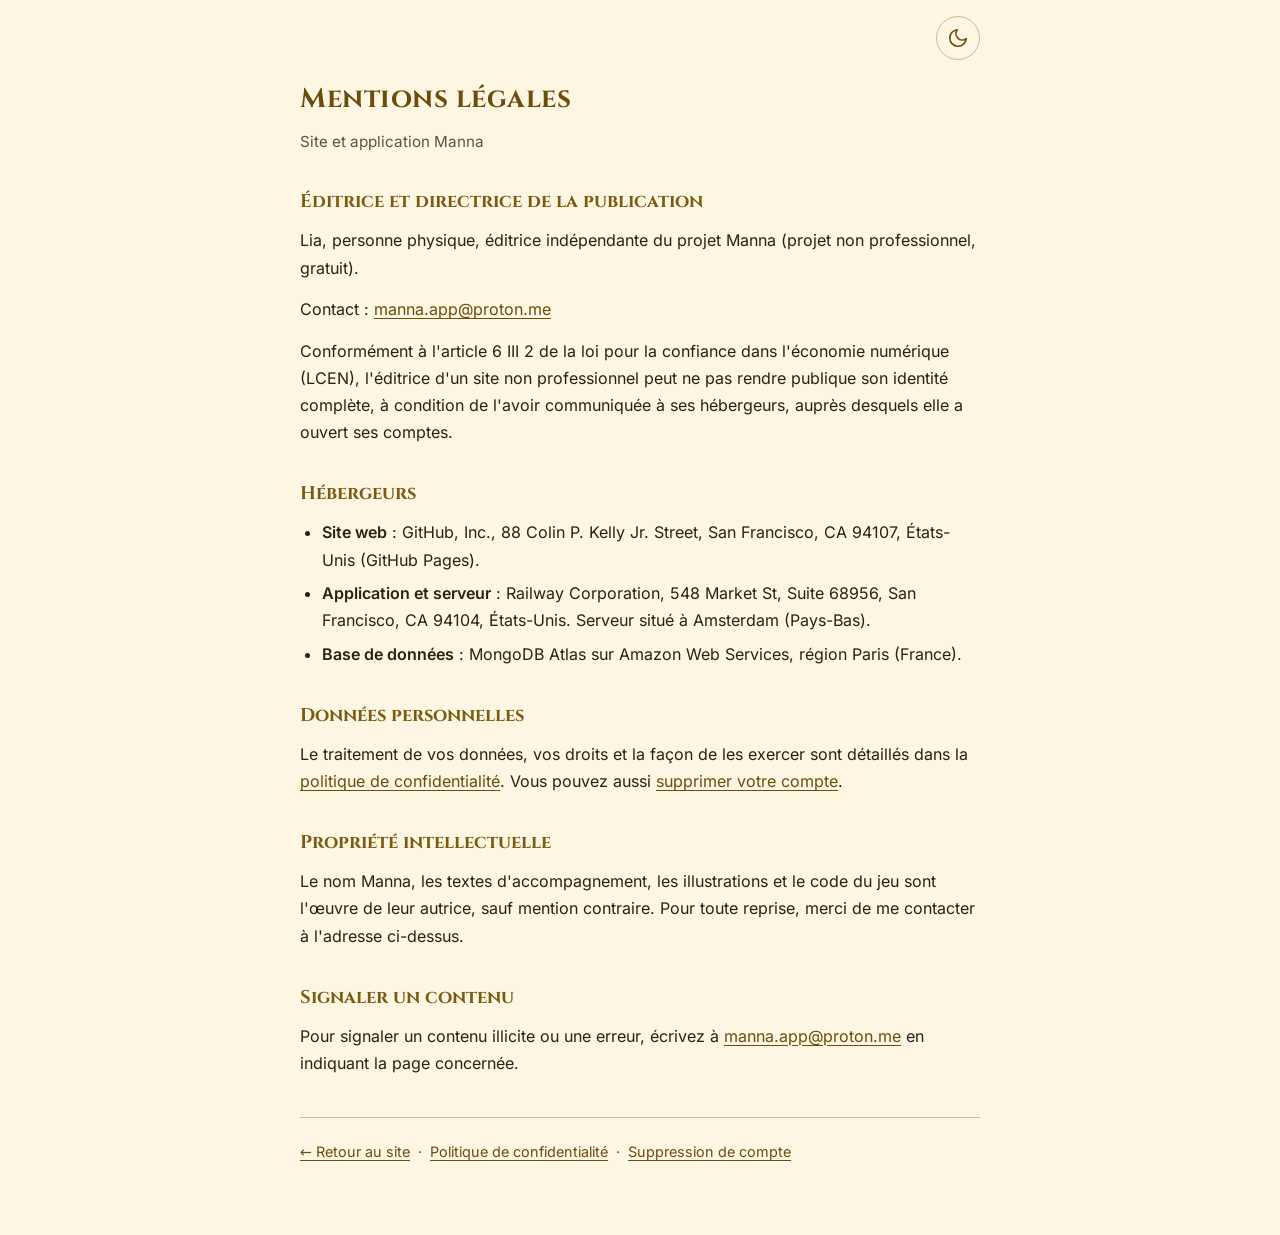
==== mentions-legales.html @ 3aca4fd3 "docs(rgpd): politique de confidentialité complète et mentions légales - responsable de traitement, b" ====
<!DOCTYPE html>
<html lang="fr">
<head>
  <meta charset="UTF-8">
  <meta name="viewport" content="width=device-width, initial-scale=1.0">
  <!-- Aucune ressource externe n'est chargée : tout vient de ce site. -->
  <meta http-equiv="Content-Security-Policy" content="default-src 'none'; img-src 'self'; font-src 'self'; style-src 'self' 'unsafe-inline'; script-src 'self'; base-uri 'none'; form-action 'none'">
  <title>Mentions légales : Manna</title>
  <meta name="color-scheme" content="dark light">
  <meta name="theme-color" content="#2b2013" media="(prefers-color-scheme: dark)">
  <meta name="theme-color" content="#FDF6E3" media="(prefers-color-scheme: light)">
  <link rel="icon" href="favicon.ico" sizes="any">
  <link rel="icon" type="image/png" sizes="192x192" href="icon-192.png">
  <link rel="apple-touch-icon" href="apple-touch-icon.png">
  <link rel="stylesheet" href="assets/fonts.css">
  <script src="assets/theme.js"></script>
  <style>
    :root {
      color-scheme: dark;
      --ink: #2b2013;
      --ink-mid: #3a2c1a;
      --parch: #fdf6e3;
      --gold: #C9A84C;
      --gold-light: #E8C96A;
      --gray: #C4B8A0;
      --border: rgba(201,168,76,0.30);
      --focus: #E8C96A;
    }
    :root[data-theme="light"] {
      color-scheme: light;
      --ink: #FDF6E3;
      --ink-mid: #F3E8C8;
      --parch: #2b2013;
      --gold: #7A5A10;
      --gold-light: #6B4C0A;
      --gray: #5C5242;
      --border: rgba(122,90,16,0.38);
      --focus: #6B4C0A;
    }
    @media (prefers-color-scheme: light) {
      :root:not([data-theme="dark"]) {
        color-scheme: light;
        --ink: #FDF6E3;
        --ink-mid: #F3E8C8;
        --parch: #2b2013;
        --gold: #7A5A10;
        --gold-light: #6B4C0A;
        --gray: #5C5242;
        --border: rgba(122,90,16,0.38);
        --focus: #6B4C0A;
      }
    }
    * { box-sizing: border-box; margin: 0; padding: 0; }
    body {
      background: var(--ink);
      color: var(--parch);
      font-family: 'Inter', system-ui, -apple-system, 'Segoe UI', sans-serif;
      line-height: 1.7;
      padding: 1rem 1.25rem 4rem;
    }
    .wrap { max-width: 680px; margin: 0 auto; }
    .top { display: flex; justify-content: flex-end; margin-bottom: 1rem; }
    .skip-link {
      position: absolute; left: .75rem; top: -5rem; z-index: 300;
      background: var(--gold); color: var(--ink);
      font-weight: 600; padding: .7rem 1.1rem; border-radius: 6px; text-decoration: none;
    }
    .skip-link:focus { top: .75rem; }
    :focus-visible { outline: 3px solid var(--focus); outline-offset: 3px; border-radius: 4px; }
    main:focus { outline: none; }
    .theme-toggle {
      display: none; align-items: center; justify-content: center;
      width: 44px; height: 44px; border-radius: 50%;
      background: transparent; color: var(--gold-light);
      border: 1px solid var(--border); cursor: pointer;
    }
    .js .theme-toggle { display: inline-flex; }
    .theme-toggle svg { width: 22px; height: 22px; fill: none; stroke: currentColor; stroke-width: 1.8; stroke-linecap: round; stroke-linejoin: round; }
    .theme-toggle .icon-moon { display: none; }
    .theme-toggle[data-mode="light"] .icon-sun { display: none; }
    .theme-toggle[data-mode="light"] .icon-moon { display: block; }
    h1 {
      font-family: 'Cinzel', Georgia, serif;
      font-weight: 700;
      color: var(--gold-light);
      font-size: 1.7rem;
      margin-bottom: 0.4rem;
      letter-spacing: 0.5px;
    }
    .sub { color: var(--gray); font-size: 0.95rem; margin-bottom: 2rem; }
    h2 {
      font-family: 'Cinzel', Georgia, serif;
      font-weight: 700;
      color: var(--gold);
      font-size: 1.15rem;
      margin: 2rem 0 0.6rem;
    }
    p { margin-bottom: 0.9rem; }
    a { color: var(--gold-light); text-decoration: underline; text-underline-offset: .2em; }
    .card {
      background: var(--ink-mid);
      border: 1px solid var(--border);
      border-radius: 12px;
      padding: 1.25rem 1.4rem;
      margin: 1.2rem 0;
    }
    .mail {
      display: inline-block;
      font-weight: 600;
      color: var(--ink);
      background: var(--gold);
      padding: 0.6rem 1rem;
      border-radius: 8px;
      text-decoration: none;
      margin: 0.4rem 0;
    }
    ul { margin: 0.5rem 0 0.9rem 1.4rem; }
    li { margin-bottom: 0.4rem; }
    .foot { color: var(--gray); font-size: 0.9rem; margin-top: 2.5rem; border-top: 1px solid var(--border); padding-top: 1rem; }
    .foot a { display: inline-block; padding: .4rem 0; }
  </style>
</head>
<body>
  <a class="skip-link" href="#contenu">Aller au contenu</a>
  <div class="wrap">
    <div class="top">
      <button type="button" class="theme-toggle" data-theme-toggle aria-label="Changer de thème" title="Changer de thème">
        <svg class="icon-sun" viewBox="0 0 24 24" aria-hidden="true" focusable="false"><circle cx="12" cy="12" r="4"/><path d="M12 2v2M12 20v2M4.9 4.9l1.4 1.4M17.7 17.7l1.4 1.4M2 12h2M20 12h2M4.9 19.1l1.4-1.4M17.7 6.3l1.4-1.4"/></svg>
        <svg class="icon-moon" viewBox="0 0 24 24" aria-hidden="true" focusable="false"><path d="M21 12.8A9 9 0 1 1 11.2 3a7 7 0 0 0 9.8 9.8z"/></svg>
      </button>
    </div>

    <main id="contenu" tabindex="-1">
    <h1>Mentions légales</h1>
    <p class="sub">Site et application Manna</p>

    <h2>Éditrice et directrice de la publication</h2>
    <p>Lia, personne physique, éditrice indépendante du projet Manna (projet non professionnel, gratuit).</p>
    <p>Contact : <a href="mailto:manna.app@proton.me">manna.app@proton.me</a></p>
    <p>Conformément à l'article 6 III 2 de la loi pour la confiance dans l'économie numérique (LCEN), l'éditrice d'un site non professionnel peut ne pas rendre publique son identité complète, à condition de l'avoir communiquée à ses hébergeurs, auprès desquels elle a ouvert ses comptes.</p>

    <h2>Hébergeurs</h2>
    <ul>
      <li><strong>Site web</strong> : GitHub, Inc., 88 Colin P. Kelly Jr. Street, San Francisco, CA 94107, États-Unis (GitHub Pages).</li>
      <li><strong>Application et serveur</strong> : Railway Corporation, 548 Market St, Suite 68956, San Francisco, CA 94104, États-Unis. Serveur situé à Amsterdam (Pays-Bas).</li>
      <li><strong>Base de données</strong> : MongoDB Atlas sur Amazon Web Services, région Paris (France).</li>
    </ul>

    <h2>Données personnelles</h2>
    <p>Le traitement de vos données, vos droits et la façon de les exercer sont détaillés dans la <a href="index.html#confidentialite">politique de confidentialité</a>. Vous pouvez aussi <a href="suppression-compte.html">supprimer votre compte</a>.</p>

    <h2>Propriété intellectuelle</h2>
    <p>Le nom Manna, les textes d'accompagnement, les illustrations et le code du jeu sont l'œuvre de leur autrice, sauf mention contraire. Pour toute reprise, merci de me contacter à l'adresse ci-dessus.</p>

    <h2>Signaler un contenu</h2>
    <p>Pour signaler un contenu illicite ou une erreur, écrivez à <a href="mailto:manna.app@proton.me">manna.app@proton.me</a> en indiquant la page concernée.</p>

    <div class="foot">
      <a href="index.html">← Retour au site</a>
      &nbsp;·&nbsp;
      <a href="index.html#confidentialite">Politique de confidentialité</a>
      &nbsp;·&nbsp;
      <a href="suppression-compte.html">Suppression de compte</a>
    </div>
    </main>
  </div>
</body>
</html>
---- assets/fonts.css ----
/* Polices hébergées sur le site (aucune requête vers Google Fonts).
   Cinzel et Inter : licence SIL Open Font License, voir les fichiers LICENSE dans assets/fonts/. */

@font-face {
  font-family: 'Cinzel';
  font-style: normal;
  font-weight: 600;
  font-display: swap;
  src: url('fonts/cinzel-latin-600-normal.woff2') format('woff2');
  unicode-range: U+0000-00FF, U+0131, U+0152-0153, U+02BB-02BC, U+02C6, U+02DA, U+02DC, U+0304, U+0308, U+0329, U+2000-206F, U+20AC, U+2122, U+2191, U+2193, U+2212, U+2215, U+FEFF, U+FFFD;
}

@font-face {
  font-family: 'Cinzel';
  font-style: normal;
  font-weight: 700;
  font-display: swap;
  src: url('fonts/cinzel-latin-700-normal.woff2') format('woff2');
  unicode-range: U+0000-00FF, U+0131, U+0152-0153, U+02BB-02BC, U+02C6, U+02DA, U+02DC, U+0304, U+0308, U+0329, U+2000-206F, U+20AC, U+2122, U+2191, U+2193, U+2212, U+2215, U+FEFF, U+FFFD;
}

@font-face {
  font-family: 'Inter';
  font-style: normal;
  font-weight: 400;
  font-display: swap;
  src: url('fonts/inter-latin-400-normal.woff2') format('woff2');
  unicode-range: U+0000-00FF, U+0131, U+0152-0153, U+02BB-02BC, U+02C6, U+02DA, U+02DC, U+0304, U+0308, U+0329, U+2000-206F, U+20AC, U+2122, U+2191, U+2193, U+2212, U+2215, U+FEFF, U+FFFD;
}

@font-face {
  font-family: 'Inter';
  font-style: normal;
  font-weight: 500;
  font-display: swap;
  src: url('fonts/inter-latin-500-normal.woff2') format('woff2');
  unicode-range: U+0000-00FF, U+0131, U+0152-0153, U+02BB-02BC, U+02C6, U+02DA, U+02DC, U+0304, U+0308, U+0329, U+2000-206F, U+20AC, U+2122, U+2191, U+2193, U+2212, U+2215, U+FEFF, U+FFFD;
}

@font-face {
  font-family: 'Inter';
  font-style: normal;
  font-weight: 600;
  font-display: swap;
  src: url('fonts/inter-latin-600-normal.woff2') format('woff2');
  unicode-range: U+0000-00FF, U+0131, U+0152-0153, U+02BB-02BC, U+02C6, U+02DA, U+02DC, U+0304, U+0308, U+0329, U+2000-206F, U+20AC, U+2122, U+2191, U+2193, U+2212, U+2215, U+FEFF, U+FFFD;
}
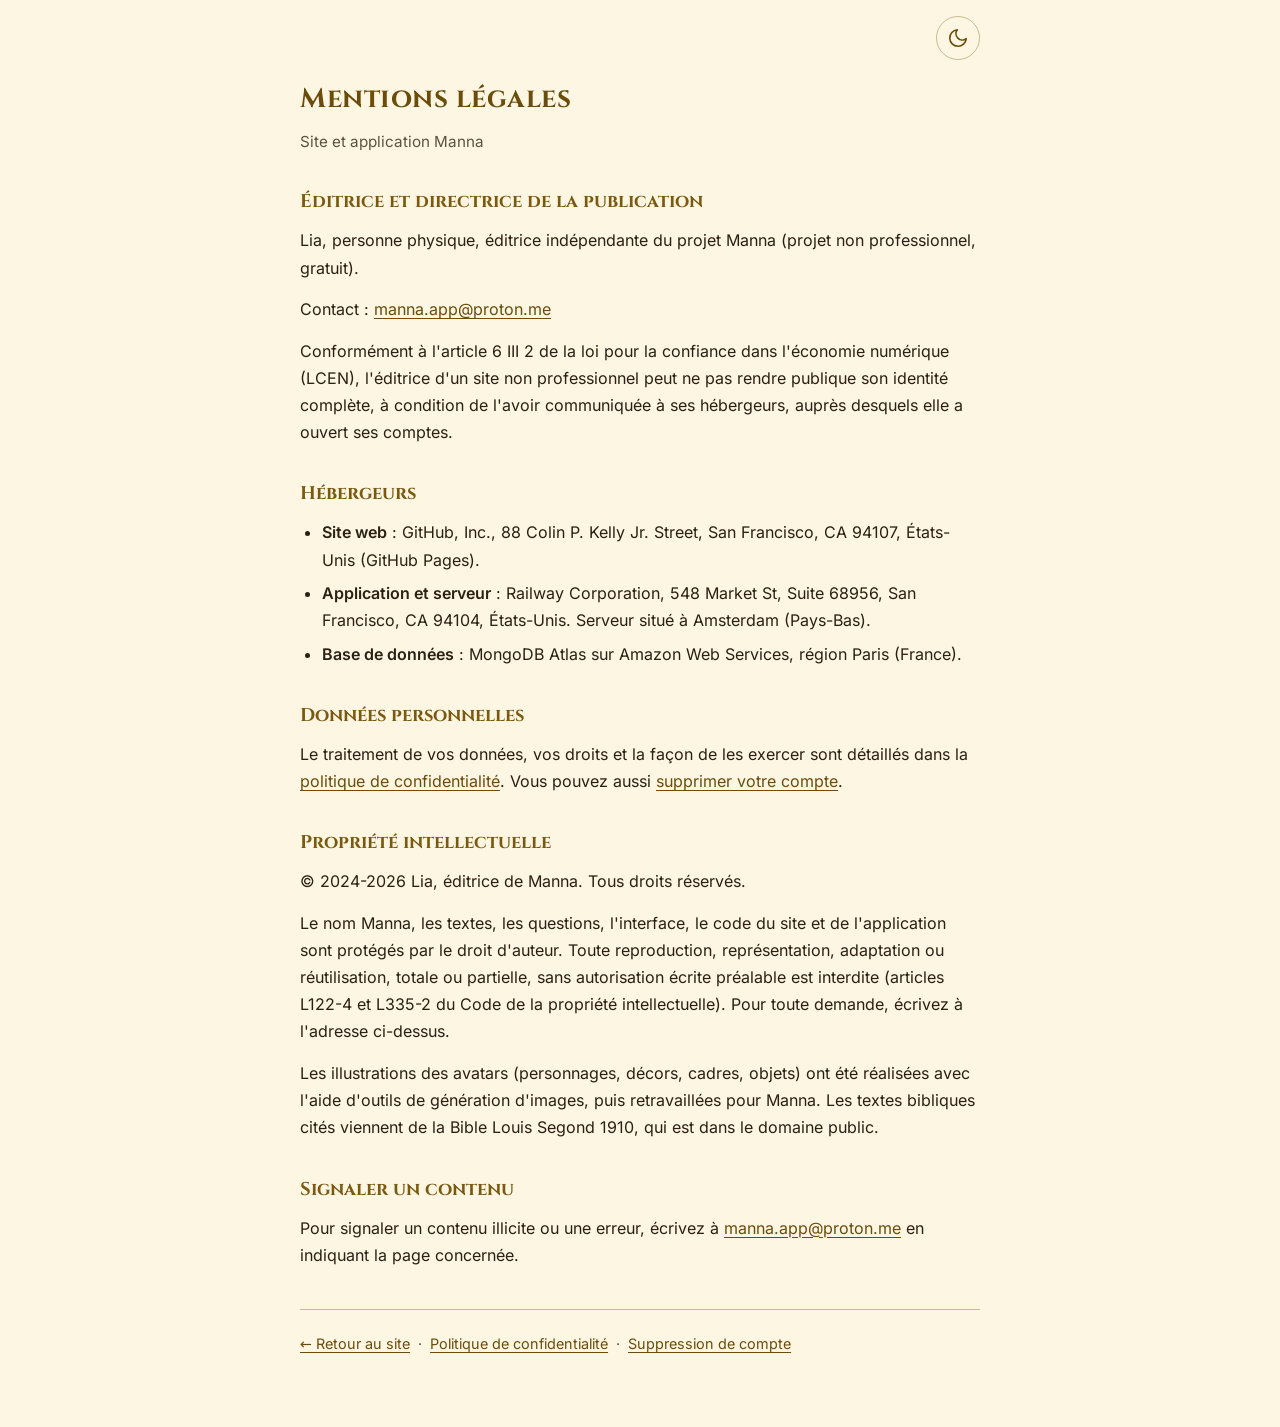
==== commit 1c10b43f: "feat: copyright, licence et démo élargie - LICENSE : tous droits réservés (dépôt public pour GitHub " ====
--- a/mentions-legales.html
+++ b/mentions-legales.html
@@ -150,7 +150,9 @@
     <p>Le traitement de vos données, vos droits et la façon de les exercer sont détaillés dans la <a href="index.html#confidentialite">politique de confidentialité</a>. Vous pouvez aussi <a href="suppression-compte.html">supprimer votre compte</a>.</p>
 
     <h2>Propriété intellectuelle</h2>
-    <p>Le nom Manna, les textes d'accompagnement, les illustrations et le code du jeu sont l'œuvre de leur autrice, sauf mention contraire. Pour toute reprise, merci de me contacter à l'adresse ci-dessus.</p>
+    <p>© 2024-2026 Lia, éditrice de Manna. Tous droits réservés.</p>
+    <p>Le nom Manna, les textes, les questions, l'interface, le code du site et de l'application sont protégés par le droit d'auteur. Toute reproduction, représentation, adaptation ou réutilisation, totale ou partielle, sans autorisation écrite préalable est interdite (articles L122-4 et L335-2 du Code de la propriété intellectuelle). Pour toute demande, écrivez à l'adresse ci-dessus.</p>
+    <p>Les illustrations des avatars (personnages, décors, cadres, objets) ont été réalisées avec l'aide d'outils de génération d'images, puis retravaillées pour Manna. Les textes bibliques cités viennent de la Bible Louis Segond 1910, qui est dans le domaine public.</p>
 
     <h2>Signaler un contenu</h2>
     <p>Pour signaler un contenu illicite ou une erreur, écrivez à <a href="mailto:manna.app@proton.me">manna.app@proton.me</a> en indiquant la page concernée.</p>
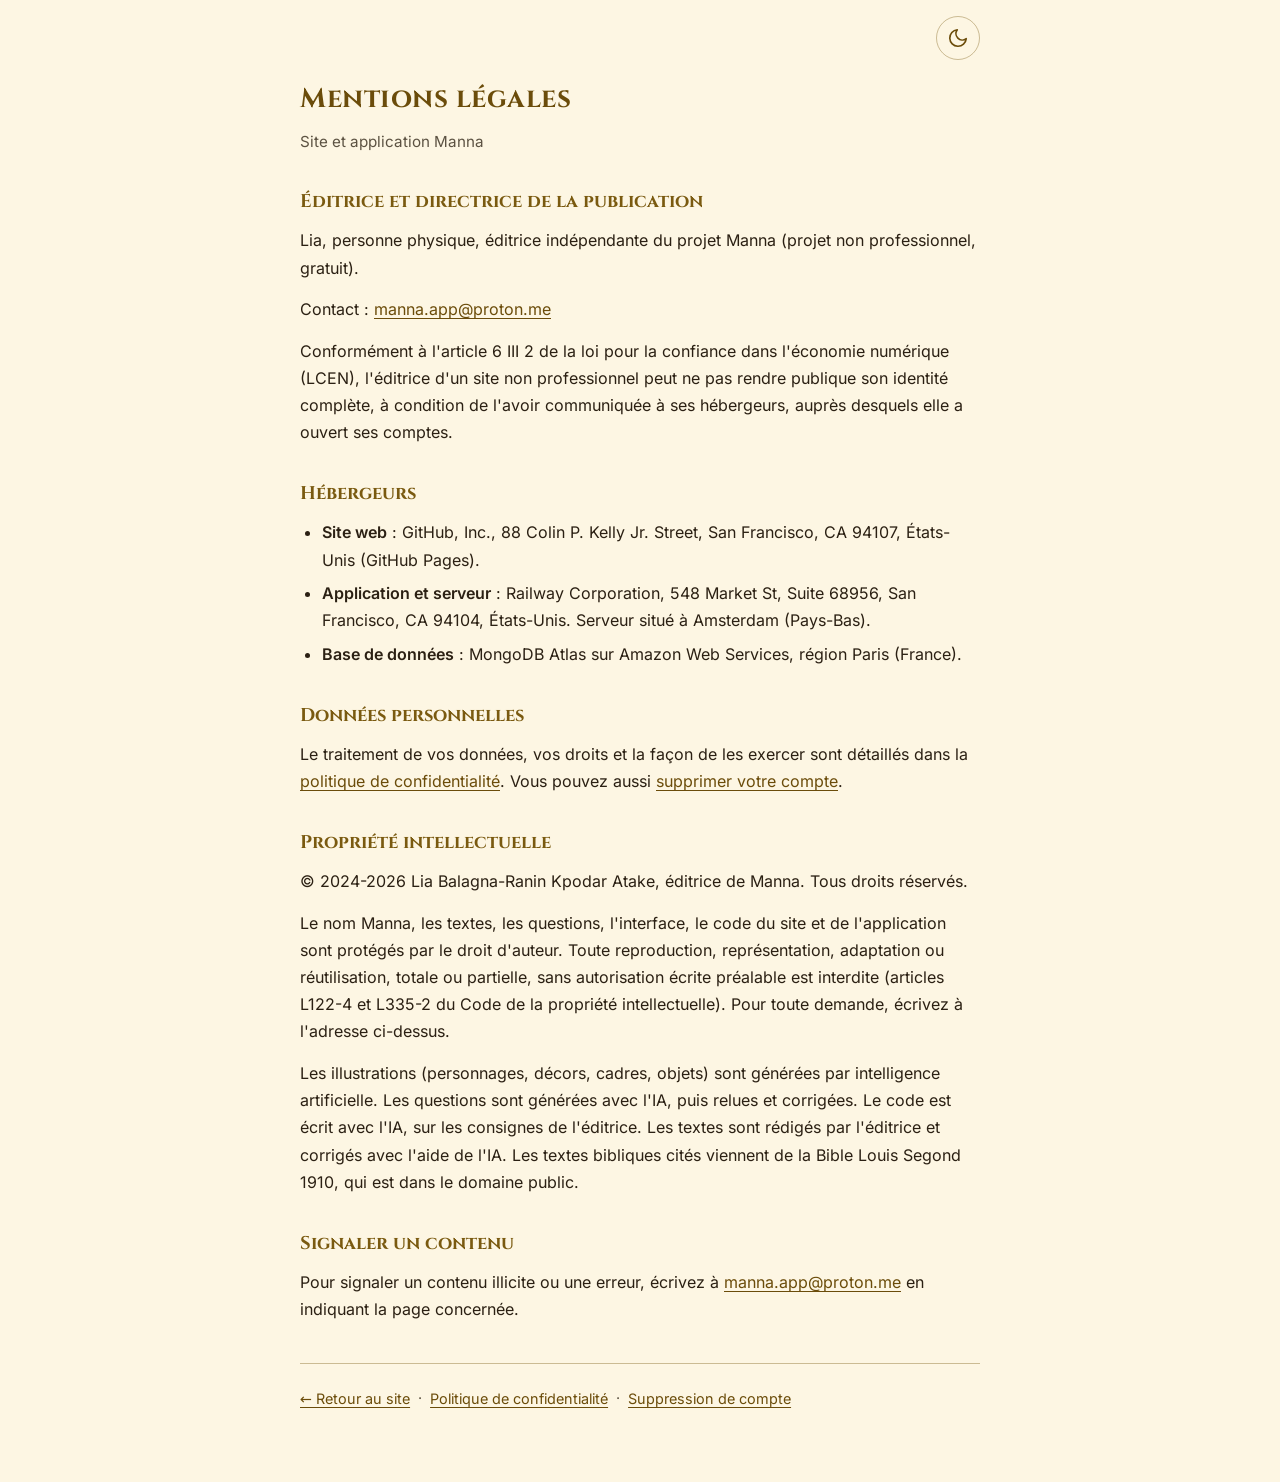
==== commit bb26f84a: "feat: nom complet et transparence sur l'IA - copyright au nom de Lia Balagna-Ranin Kpodar Atake - se" ====
--- a/mentions-legales.html
+++ b/mentions-legales.html
@@ -150,9 +150,9 @@
     <p>Le traitement de vos données, vos droits et la façon de les exercer sont détaillés dans la <a href="index.html#confidentialite">politique de confidentialité</a>. Vous pouvez aussi <a href="suppression-compte.html">supprimer votre compte</a>.</p>
 
     <h2>Propriété intellectuelle</h2>
-    <p>© 2024-2026 Lia, éditrice de Manna. Tous droits réservés.</p>
+    <p>© 2024-2026 Lia Balagna-Ranin Kpodar Atake, éditrice de Manna. Tous droits réservés.</p>
     <p>Le nom Manna, les textes, les questions, l'interface, le code du site et de l'application sont protégés par le droit d'auteur. Toute reproduction, représentation, adaptation ou réutilisation, totale ou partielle, sans autorisation écrite préalable est interdite (articles L122-4 et L335-2 du Code de la propriété intellectuelle). Pour toute demande, écrivez à l'adresse ci-dessus.</p>
-    <p>Les illustrations des avatars (personnages, décors, cadres, objets) ont été réalisées avec l'aide d'outils de génération d'images, puis retravaillées pour Manna. Les textes bibliques cités viennent de la Bible Louis Segond 1910, qui est dans le domaine public.</p>
+    <p>Les illustrations (personnages, décors, cadres, objets) sont générées par intelligence artificielle. Les questions sont générées avec l'IA, puis relues et corrigées. Le code est écrit avec l'IA, sur les consignes de l'éditrice. Les textes sont rédigés par l'éditrice et corrigés avec l'aide de l'IA. Les textes bibliques cités viennent de la Bible Louis Segond 1910, qui est dans le domaine public.</p>
 
     <h2>Signaler un contenu</h2>
     <p>Pour signaler un contenu illicite ou une erreur, écrivez à <a href="mailto:manna.app@proton.me">manna.app@proton.me</a> en indiquant la page concernée.</p>
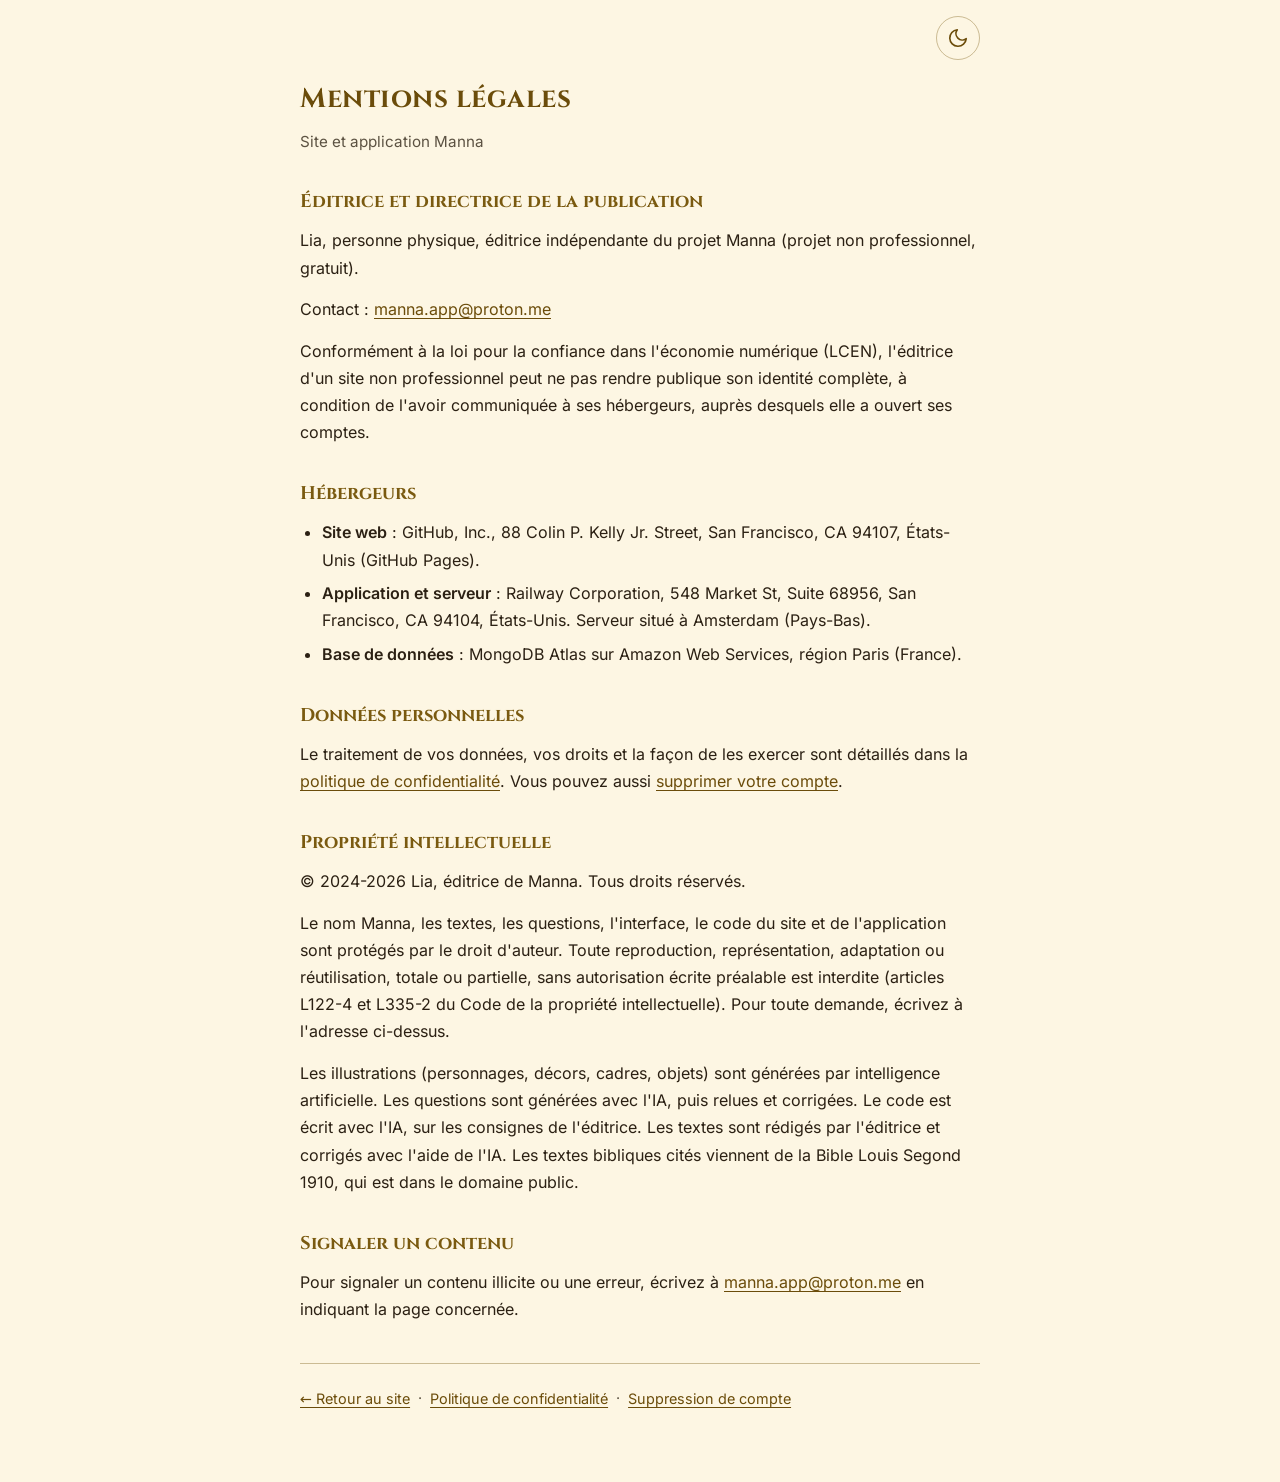
==== commit 94222820: "Copyright : signature « Lia » ; retrait de la citation d'article LCEN obsolète" ====
--- a/mentions-legales.html
+++ b/mentions-legales.html
@@ -137,7 +137,7 @@
     <h2>Éditrice et directrice de la publication</h2>
     <p>Lia, personne physique, éditrice indépendante du projet Manna (projet non professionnel, gratuit).</p>
     <p>Contact : <a href="mailto:manna.app@proton.me">manna.app@proton.me</a></p>
-    <p>Conformément à l'article 6 III 2 de la loi pour la confiance dans l'économie numérique (LCEN), l'éditrice d'un site non professionnel peut ne pas rendre publique son identité complète, à condition de l'avoir communiquée à ses hébergeurs, auprès desquels elle a ouvert ses comptes.</p>
+    <p>Conformément à la loi pour la confiance dans l'économie numérique (LCEN), l'éditrice d'un site non professionnel peut ne pas rendre publique son identité complète, à condition de l'avoir communiquée à ses hébergeurs, auprès desquels elle a ouvert ses comptes.</p>
 
     <h2>Hébergeurs</h2>
     <ul>
@@ -150,7 +150,7 @@
     <p>Le traitement de vos données, vos droits et la façon de les exercer sont détaillés dans la <a href="index.html#confidentialite">politique de confidentialité</a>. Vous pouvez aussi <a href="suppression-compte.html">supprimer votre compte</a>.</p>
 
     <h2>Propriété intellectuelle</h2>
-    <p>© 2024-2026 Lia Balagna-Ranin Kpodar Atake, éditrice de Manna. Tous droits réservés.</p>
+    <p>© 2024-2026 Lia, éditrice de Manna. Tous droits réservés.</p>
     <p>Le nom Manna, les textes, les questions, l'interface, le code du site et de l'application sont protégés par le droit d'auteur. Toute reproduction, représentation, adaptation ou réutilisation, totale ou partielle, sans autorisation écrite préalable est interdite (articles L122-4 et L335-2 du Code de la propriété intellectuelle). Pour toute demande, écrivez à l'adresse ci-dessus.</p>
     <p>Les illustrations (personnages, décors, cadres, objets) sont générées par intelligence artificielle. Les questions sont générées avec l'IA, puis relues et corrigées. Le code est écrit avec l'IA, sur les consignes de l'éditrice. Les textes sont rédigés par l'éditrice et corrigés avec l'aide de l'IA. Les textes bibliques cités viennent de la Bible Louis Segond 1910, qui est dans le domaine public.</p>
 
